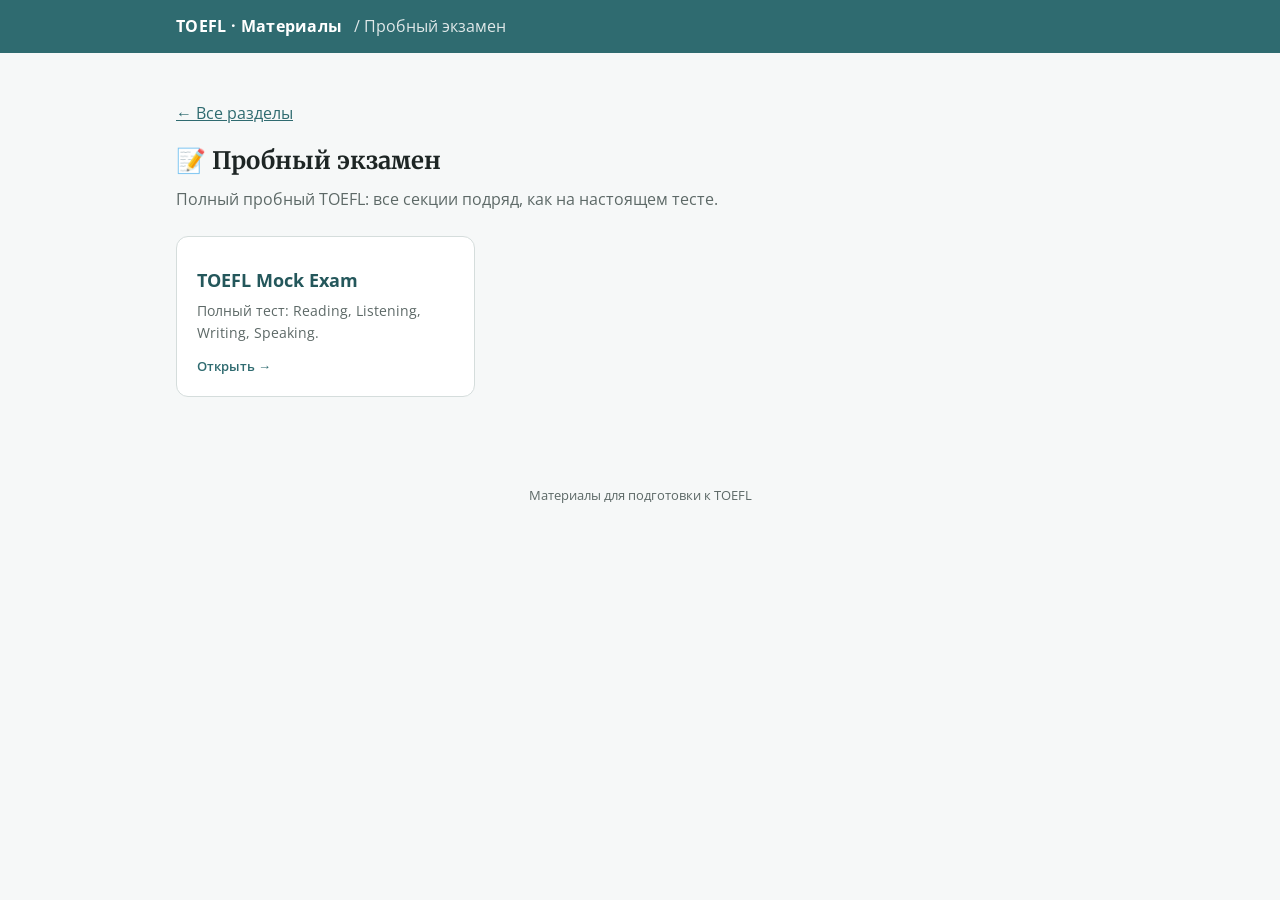
==== mock-exam.html @ 59467059 "Add TOEFL materials site Co-Authored-By: Claude Opus 5.5 <noreply@anthropic.com>" ====
<!doctype html>
<html lang="ru">
<head>
<meta charset="utf-8">
<meta name="viewport" content="width=device-width, initial-scale=1">
<title>Пробный экзамен · TOEFL</title>
<link rel="stylesheet" href="https://fonts.googleapis.com/css2?family=Open+Sans:wght@400;600;700&family=Merriweather:wght@700&display=swap">
<link rel="stylesheet" href="assets/style.css">
</head>
<body>
<header class="bar"><div class="in"><a href="index.html">TOEFL · Материалы</a><span class="crumb">/ Пробный экзамен</span></div></header>
<main>
  <p><a href="index.html">← Все разделы</a></p>
  <h2>📝 Пробный экзамен</h2>
  <p class="lead">Полный пробный TOEFL: все секции подряд, как на настоящем тесте.</p>
  <div class="grid">
    <a class="card" href="materials/mock-exam.html"><h3>TOEFL Mock Exam</h3><p>Полный тест: Reading, Listening, Writing, Speaking.</p><div class="meta">Открыть →</div></a>
  </div>
</main>
<footer>Материалы для подготовки к TOEFL</footer>
</body>
</html>
---- assets/style.css ----
:root{
  --teal:#2f6b70; --teal-dark:#24575b; --teal-soft:#e4efef;
  --bg:#f6f8f8; --surface:#fff; --fg:#1d2524; --muted:#5d6967; --rule:#d5dddc;
  --f:"Open Sans","Segoe UI",Arial,sans-serif; --serif:"Merriweather",Georgia,serif;
}
*{box-sizing:border-box}
html,body{margin:0}
body{background:var(--bg);color:var(--fg);font:16px/1.55 var(--f)}
a{color:var(--teal)}
.bar{background:var(--teal);color:#fff}
.bar .in{max-width:960px;margin:0 auto;padding:14px 16px;display:flex;align-items:center;gap:12px;flex-wrap:wrap}
.bar a{color:#fff;text-decoration:none;font-weight:700;letter-spacing:.02em}
.bar .crumb{opacity:.85;font-weight:400}
main{max-width:960px;margin:0 auto;padding:32px 16px 64px}
.hero{background:var(--teal-dark);color:#fff;padding:56px 16px 48px;text-align:center}
.hero .badge{display:inline-block;background:rgba(255,255,255,.14);border-radius:999px;padding:4px 14px;font-size:13px;letter-spacing:.06em;text-transform:uppercase}
.hero h1{font-family:var(--serif);font-size:clamp(26px,5vw,40px);line-height:1.25;margin:16px auto 12px;max-width:720px}
.hero p{margin:0 auto;max-width:560px;opacity:.9}
h2{font-family:var(--serif);font-size:24px;margin:0 0 8px}
.lead{color:var(--muted);margin:0 0 24px}
.grid{display:grid;grid-template-columns:repeat(auto-fill,minmax(260px,1fr));gap:16px}
.card{display:block;background:var(--surface);border:1px solid var(--rule);border-radius:12px;padding:20px;text-decoration:none;color:inherit;transition:border-color .15s,box-shadow .15s,transform .15s}
.card:hover,.card:focus-visible{border-color:var(--teal);box-shadow:0 6px 18px rgba(36,87,91,.12);transform:translateY(-2px);outline:none}
.card .ico{font-size:28px;line-height:1}
.card h3{margin:10px 0 6px;font-size:18px;color:var(--teal-dark)}
.card p{margin:0;color:var(--muted);font-size:14px}
.card .meta{margin-top:12px;font-size:13px;font-weight:600;color:var(--teal)}
footer{text-align:center;color:var(--muted);font-size:13px;padding:24px 16px 40px}
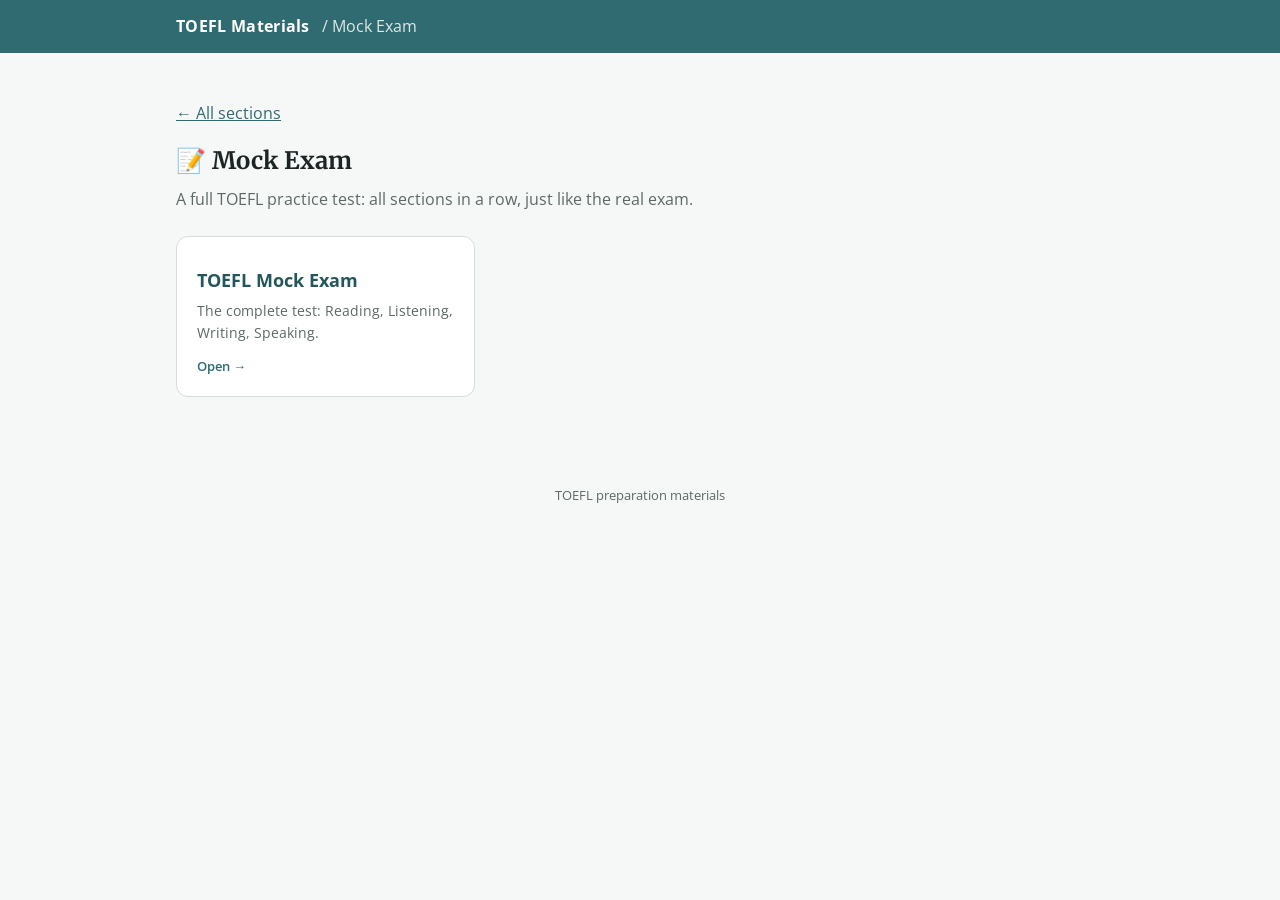
==== commit f16f6c3e: "Translate site to English Co-Authored-By: Claude Opus 5.5 <noreply@anthropic.com>" ====
--- a/mock-exam.html
+++ b/mock-exam.html
@@ -1,22 +1,22 @@
 <!doctype html>
-<html lang="ru">
+<html lang="en">
 <head>
 <meta charset="utf-8">
 <meta name="viewport" content="width=device-width, initial-scale=1">
-<title>Пробный экзамен · TOEFL</title>
+<title>Mock Exam · TOEFL</title>
 <link rel="stylesheet" href="https://fonts.googleapis.com/css2?family=Open+Sans:wght@400;600;700&family=Merriweather:wght@700&display=swap">
 <link rel="stylesheet" href="assets/style.css">
 </head>
 <body>
-<header class="bar"><div class="in"><a href="index.html">TOEFL · Материалы</a><span class="crumb">/ Пробный экзамен</span></div></header>
+<header class="bar"><div class="in"><a href="index.html">TOEFL Materials</a><span class="crumb">/ Mock Exam</span></div></header>
 <main>
-  <p><a href="index.html">← Все разделы</a></p>
-  <h2>📝 Пробный экзамен</h2>
-  <p class="lead">Полный пробный TOEFL: все секции подряд, как на настоящем тесте.</p>
+  <p><a href="index.html">← All sections</a></p>
+  <h2>📝 Mock Exam</h2>
+  <p class="lead">A full TOEFL practice test: all sections in a row, just like the real exam.</p>
   <div class="grid">
-    <a class="card" href="materials/mock-exam.html"><h3>TOEFL Mock Exam</h3><p>Полный тест: Reading, Listening, Writing, Speaking.</p><div class="meta">Открыть →</div></a>
+    <a class="card" href="materials/mock-exam.html"><h3>TOEFL Mock Exam</h3><p>The complete test: Reading, Listening, Writing, Speaking.</p><div class="meta">Open →</div></a>
   </div>
 </main>
-<footer>Материалы для подготовки к TOEFL</footer>
+<footer>TOEFL preparation materials</footer>
 </body>
 </html>
